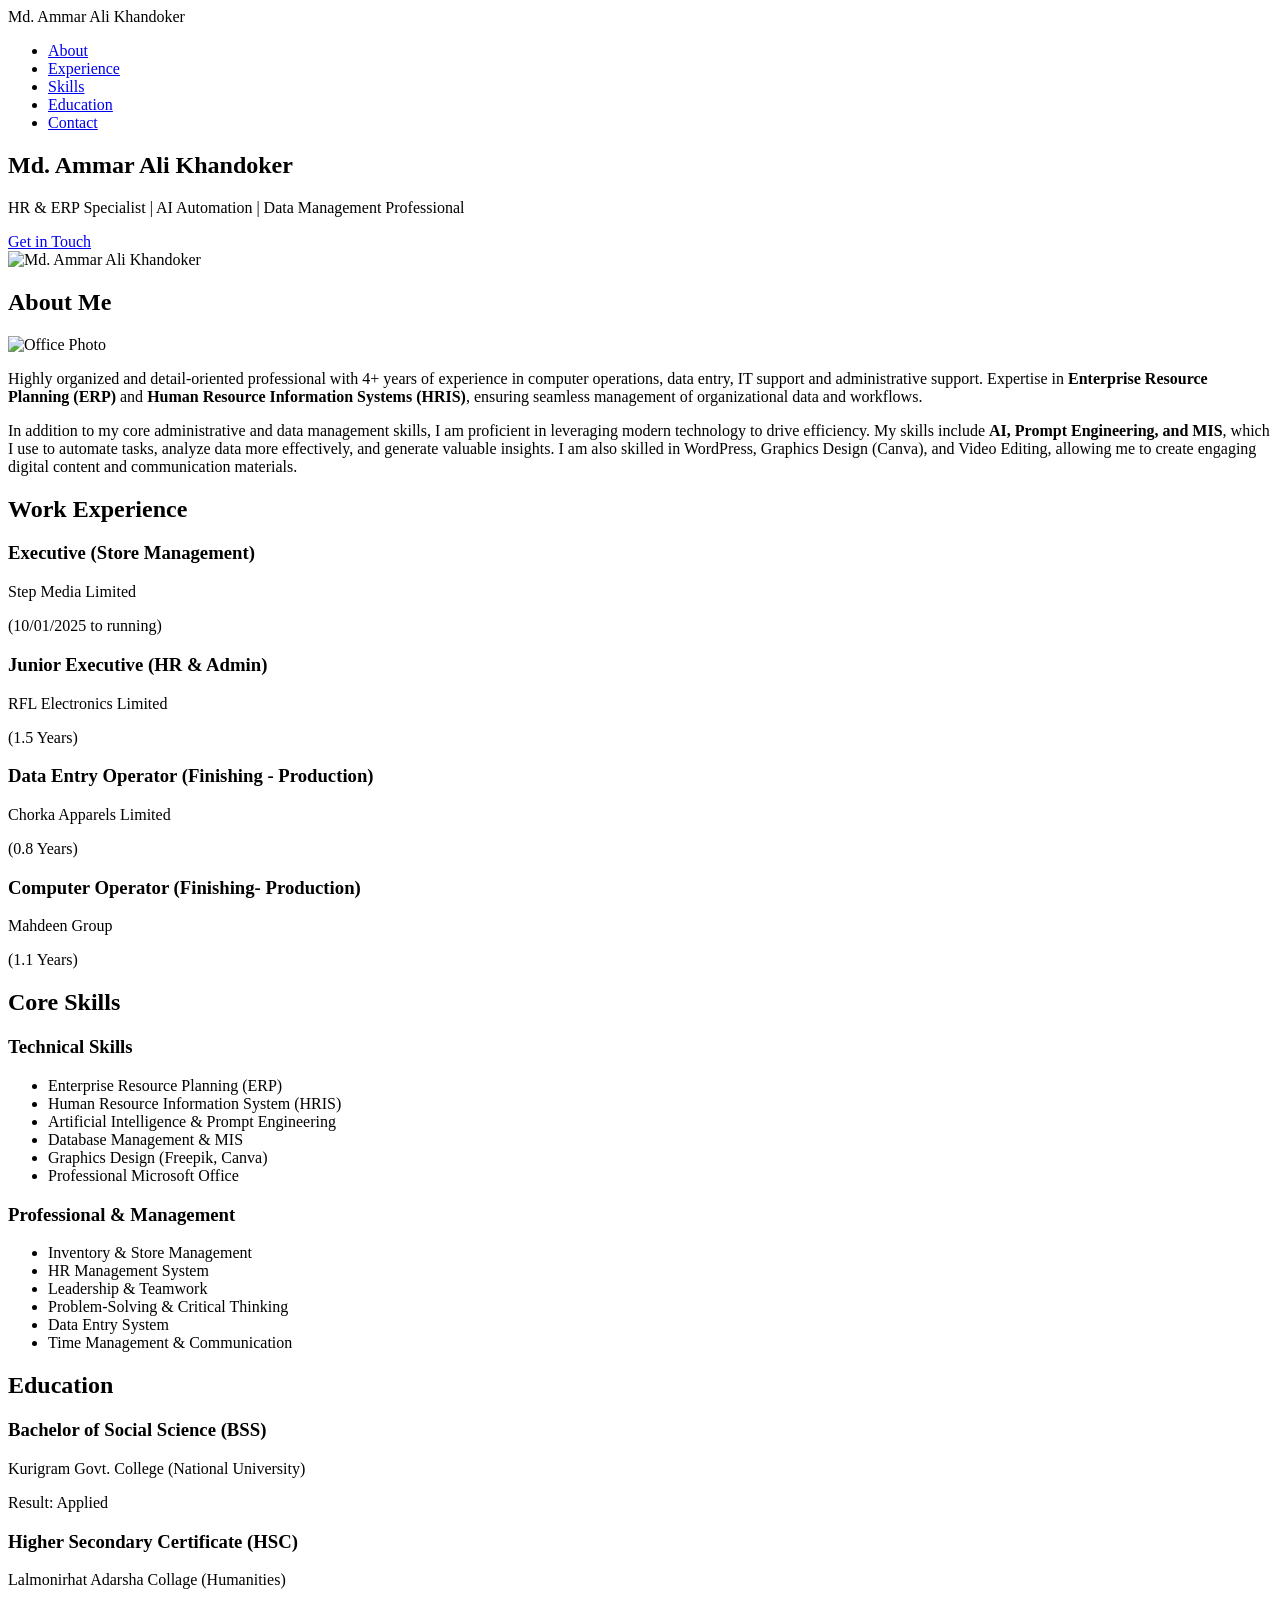
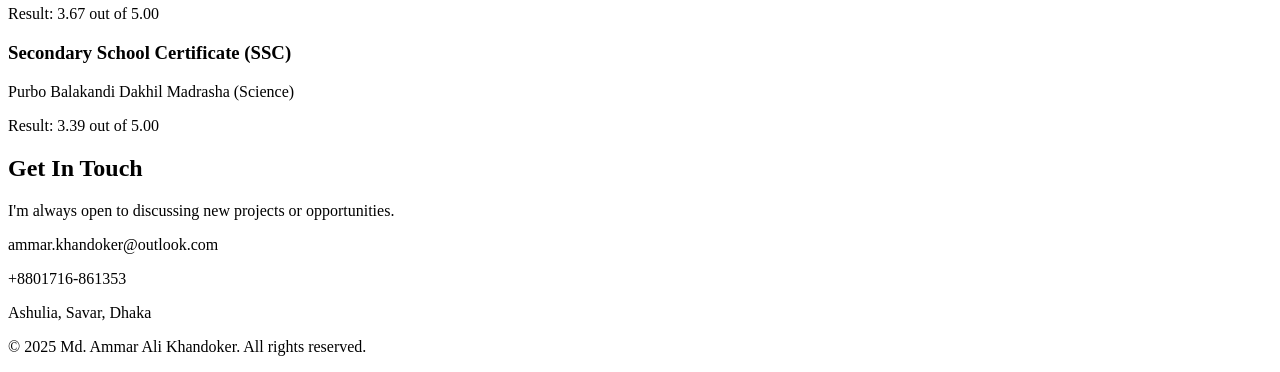
==== index.html @ 1e9abbf3 "Add initial portfolio HTML structure" ====
<!DOCTYPE html>
<html lang="en">
<head>
    <meta charset="UTF-8">
    <meta name="viewport" content="width=device-width, initial-scale=1.0">
    <title>Md. Ammar Ali Khandoker - Portfolio</title>
    <link rel="stylesheet" href="style.css">
    <link href="https://fonts.googleapis.com/css2?family=Inter:wght@400;600;700&display=swap" rel="stylesheet">
</head>
<body>

    <header>
        <nav>
            <div class="container">
                <div class="logo">Md. Ammar Ali Khandoker</div>
                <ul class="nav-links">
                    <li><a href="#about">About</a></li>
                    <li><a href="#experience">Experience</a></li>
                    <li><a href="#skills">Skills</a></li>
                    <li><a href="#education">Education</a></li>
                    <li><a href="#contact">Contact</a></li>
                </ul>
            </div>
        </nav>
    </header>

    <section class="hero">
        <div class="container hero-content">
            <div class="hero-text">
                <h1>Md. Ammar Ali Khandoker</h1>
                <p class="subtitle">HR & ERP Specialist | AI Automation | Data Management Professional</p>
                <a href="#contact" class="btn">Get in Touch</a>
            </div>
            <div class="hero-image">
                <img src="images/Passport Size.jpg" alt="Md. Ammar Ali Khandoker">
            </div>
        </div>
    </section>

    <section id="about" class="section">
        <div class="container">
            <h2 class="section-title">About Me</h2>
            <div class="about-content">
                <div class="about-image">
                     <img src="images/image_1737371101664.png" alt="Office Photo">
                </div>
                <div class="about-text">
                    <p>Highly organized and detail-oriented professional with 4+ years of experience in computer operations, data entry, IT support and administrative support. Expertise in <strong>Enterprise Resource Planning (ERP)</strong> and <strong>Human Resource Information Systems (HRIS)</strong>, ensuring seamless management of organizational data and workflows.</p>
                    <p>In addition to my core administrative and data management skills, I am proficient in leveraging modern technology to drive efficiency. My skills include <strong>AI, Prompt Engineering, and MIS</strong>, which I use to automate tasks, analyze data more effectively, and generate valuable insights. I am also skilled in WordPress, Graphics Design (Canva), and Video Editing, allowing me to create engaging digital content and communication materials.</p>
                </div>
            </div>
        </div>
    </section>

    <section id="experience" class="section bg-light">
        <div class="container">
            <h2 class="section-title">Work Experience</h2>
            <div class="timeline">
                <div class="timeline-item">
                    <div class="timeline-dot"></div>
                    <div class="timeline-content">
                        <h3>Executive (Store Management)</h3>
                        <p class="company">Step Media Limited</p>
                        <span class="date">(10/01/2025 to running)</span>
                    </div>
                </div>
                <div class="timeline-item">
                    <div class="timeline-dot"></div>
                    <div class="timeline-content">
                        <h3>Junior Executive (HR & Admin)</h3>
                        <p class="company">RFL Electronics Limited</p>
                        <span class="date">(1.5 Years)</span>
                    </div>
                </div>
                <div class="timeline-item">
                    <div class="timeline-dot"></div>
                    <div class="timeline-content">
                        <h3>Data Entry Operator (Finishing - Production)</h3>
                        <p class="company">Chorka Apparels Limited</p>
                        <span class="date">(0.8 Years)</span>
                    </div>
                </div>
                <div class="timeline-item">
                    <div class="timeline-dot"></div>
                    <div class="timeline-content">
                        <h3>Computer Operator (Finishing- Production)</h3>
                        <p class="company">Mahdeen Group</p>
                        <span class="date">(1.1 Years)</span>
                    </div>
                </div>
            </div>
        </div>
    </section>

    <section id="skills" class="section">
        <div class="container">
            <h2 class="section-title">Core Skills</h2>
            <div class="skills-grid">
                <div class="skill-category">
                    <h3>Technical Skills</h3>
                    <ul>
                        <li>Enterprise Resource Planning (ERP)</li>
                        <li>Human Resource Information System (HRIS)</li>
                        <li>Artificial Intelligence & Prompt Engineering</li>
                        <li>Database Management & MIS</li>
                        <li>Graphics Design (Freepik, Canva)</li>
                        <li>Professional Microsoft Office</li>
                    </ul>
                </div>
                <div class="skill-category">
                    <h3>Professional & Management</h3>
                    <ul>
                        <li>Inventory & Store Management</li>
                        <li>HR Management System</li>
                        <li>Leadership & Teamwork</li>
                        <li>Problem-Solving & Critical Thinking</li>
                        <li>Data Entry System</li>
                        <li>Time Management & Communication</li>
                    </ul>
                </div>
            </div>
        </div>
    </section>

    <section id="education" class="section bg-light">
        <div class="container">
            <h2 class="section-title">Education</h2>
            <div class="education-grid">
                <div class="education-card">
                    <h3>Bachelor of Social Science (BSS)</h3>
                    <p>Kurigram Govt. College (National University)</p>
                    <span>Result: Applied</span>
                </div>
                <div class="education-card">
                    <h3>Higher Secondary Certificate (HSC)</h3>
                    <p>Lalmonirhat Adarsha Collage (Humanities)</p>
                    <span>Result: 3.67 out of 5.00</span>
                </div>
                <div class="education-card">
                    <h3>Secondary School Certificate (SSC)</h3>
                    <p>Purbo Balakandi Dakhil Madrasha (Science)</p>
                    <span>Result: 3.39 out of 5.00</span>
                </div>
            </div>
        </div>
    </section>

    <section id="contact" class="section">
        <div class="container">
            <h2 class="section-title">Get In Touch</h2>
            <p class="contact-subtitle">I'm always open to discussing new projects or opportunities.</p>
            <div class="contact-info">
                <div class="contact-item">
                    <p>ammar.khandoker@outlook.com</p>
                </div>
                <div class="contact-item">
                    <p>+8801716-861353</p>
                </div>
                <div class="contact-item">
                    <p>Ashulia, Savar, Dhaka</p>
                </div>
            </div>
        </div>
    </section>

    <footer>
        <div class="container">
            <p>&copy; 2025 Md. Ammar Ali Khandoker. All rights reserved.</p>
        </div>
    </footer>

</body>
</html>
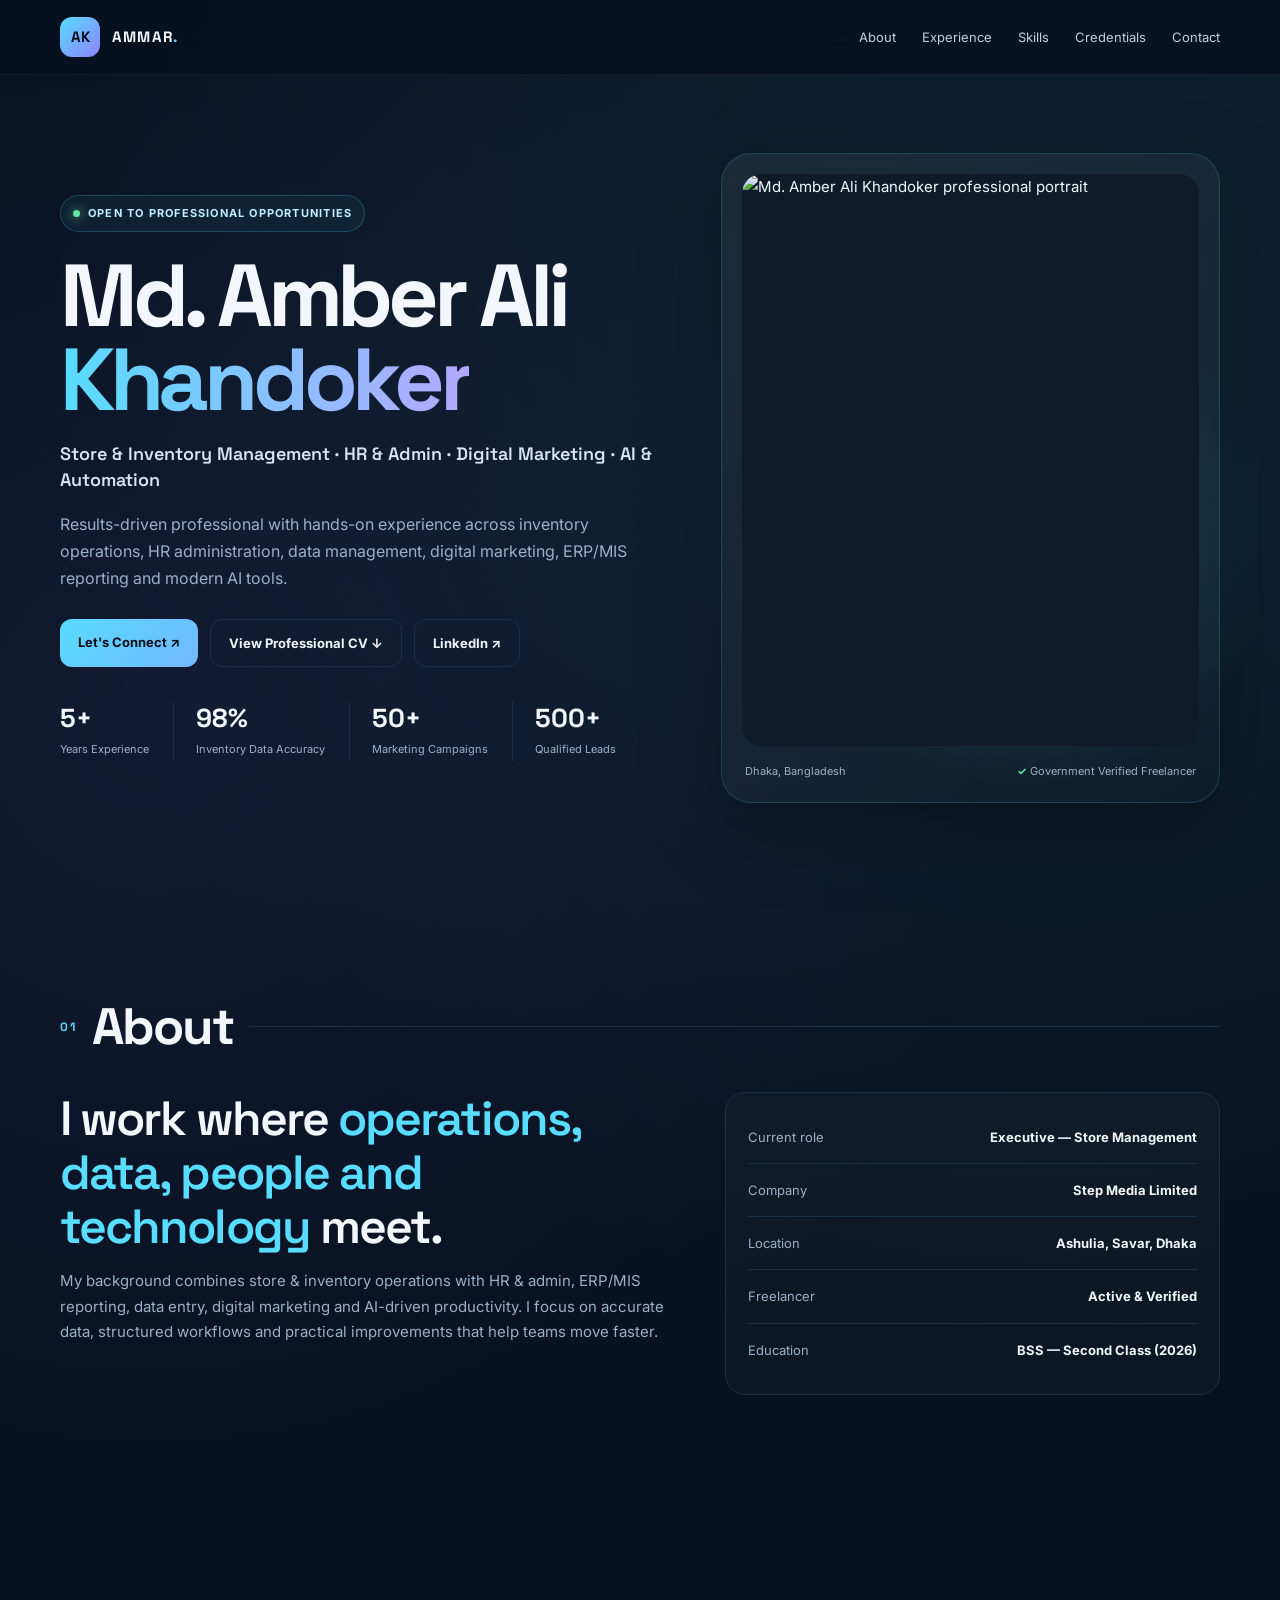
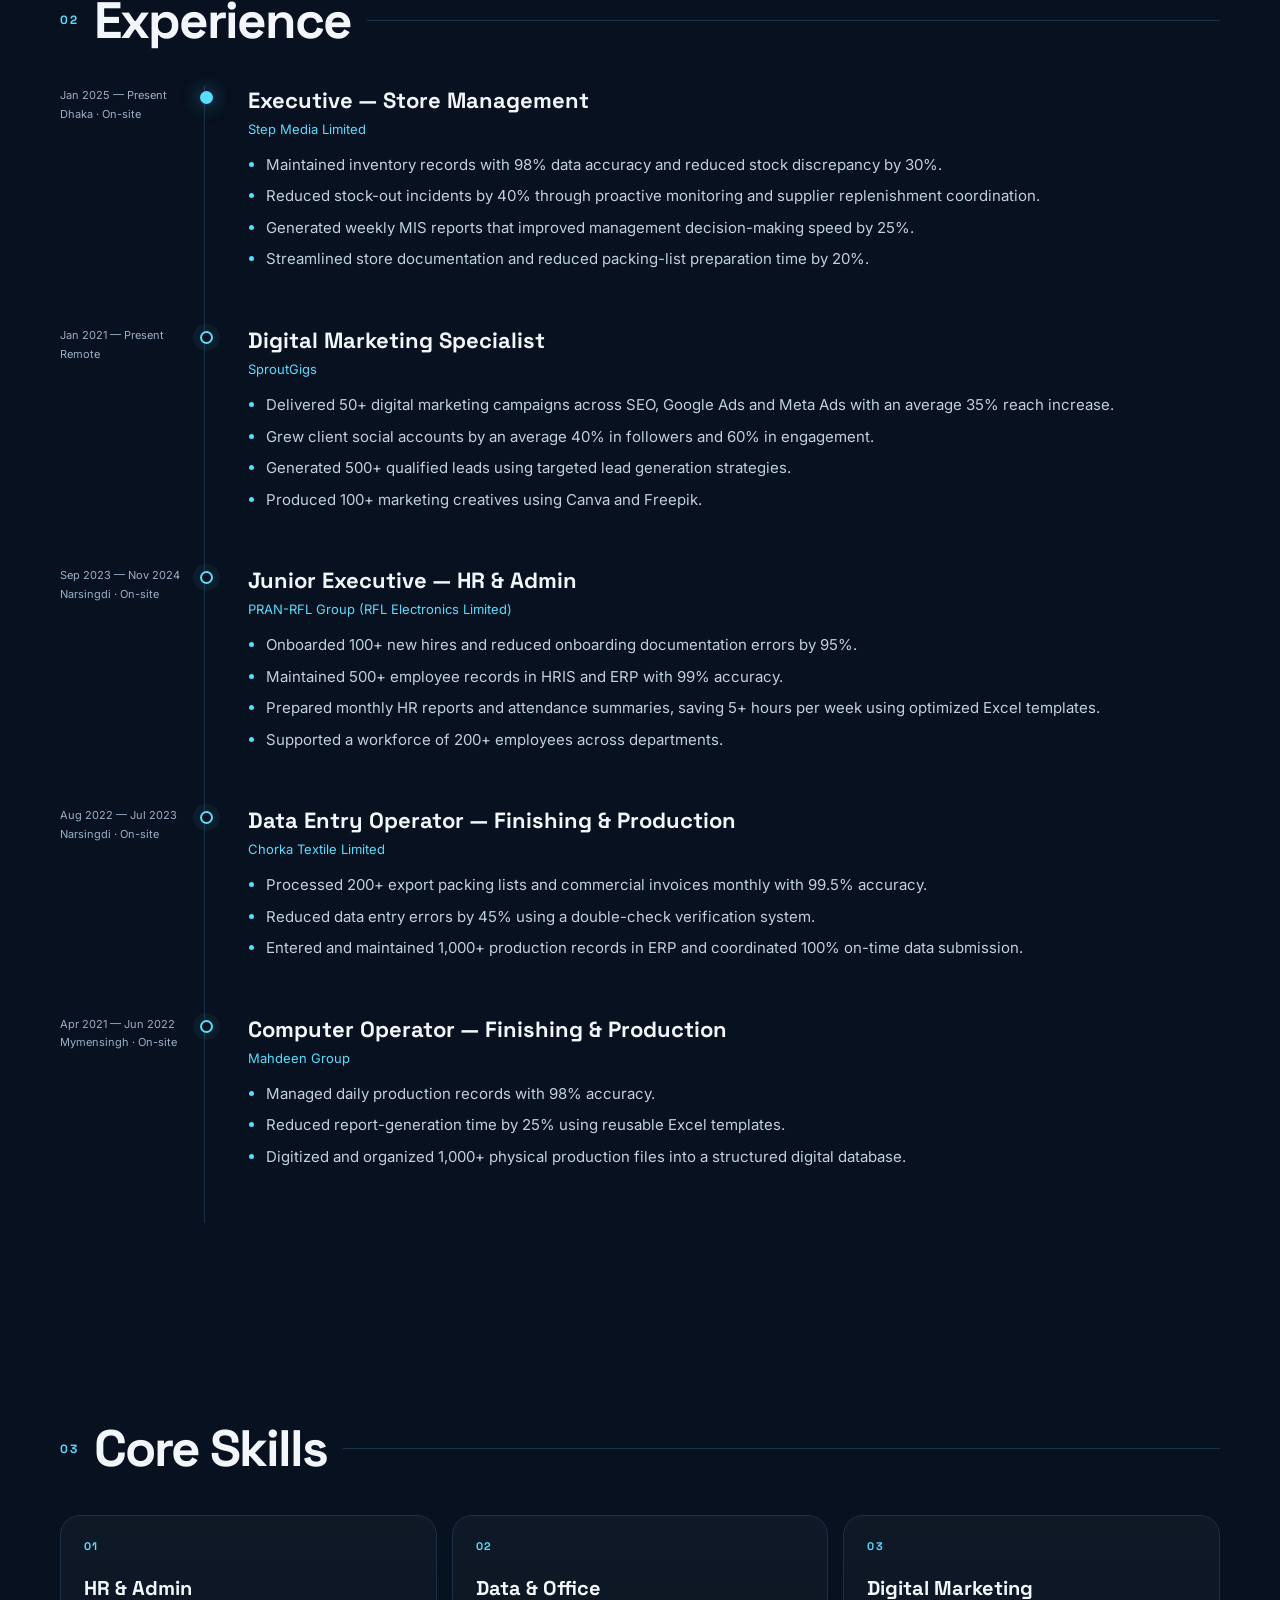
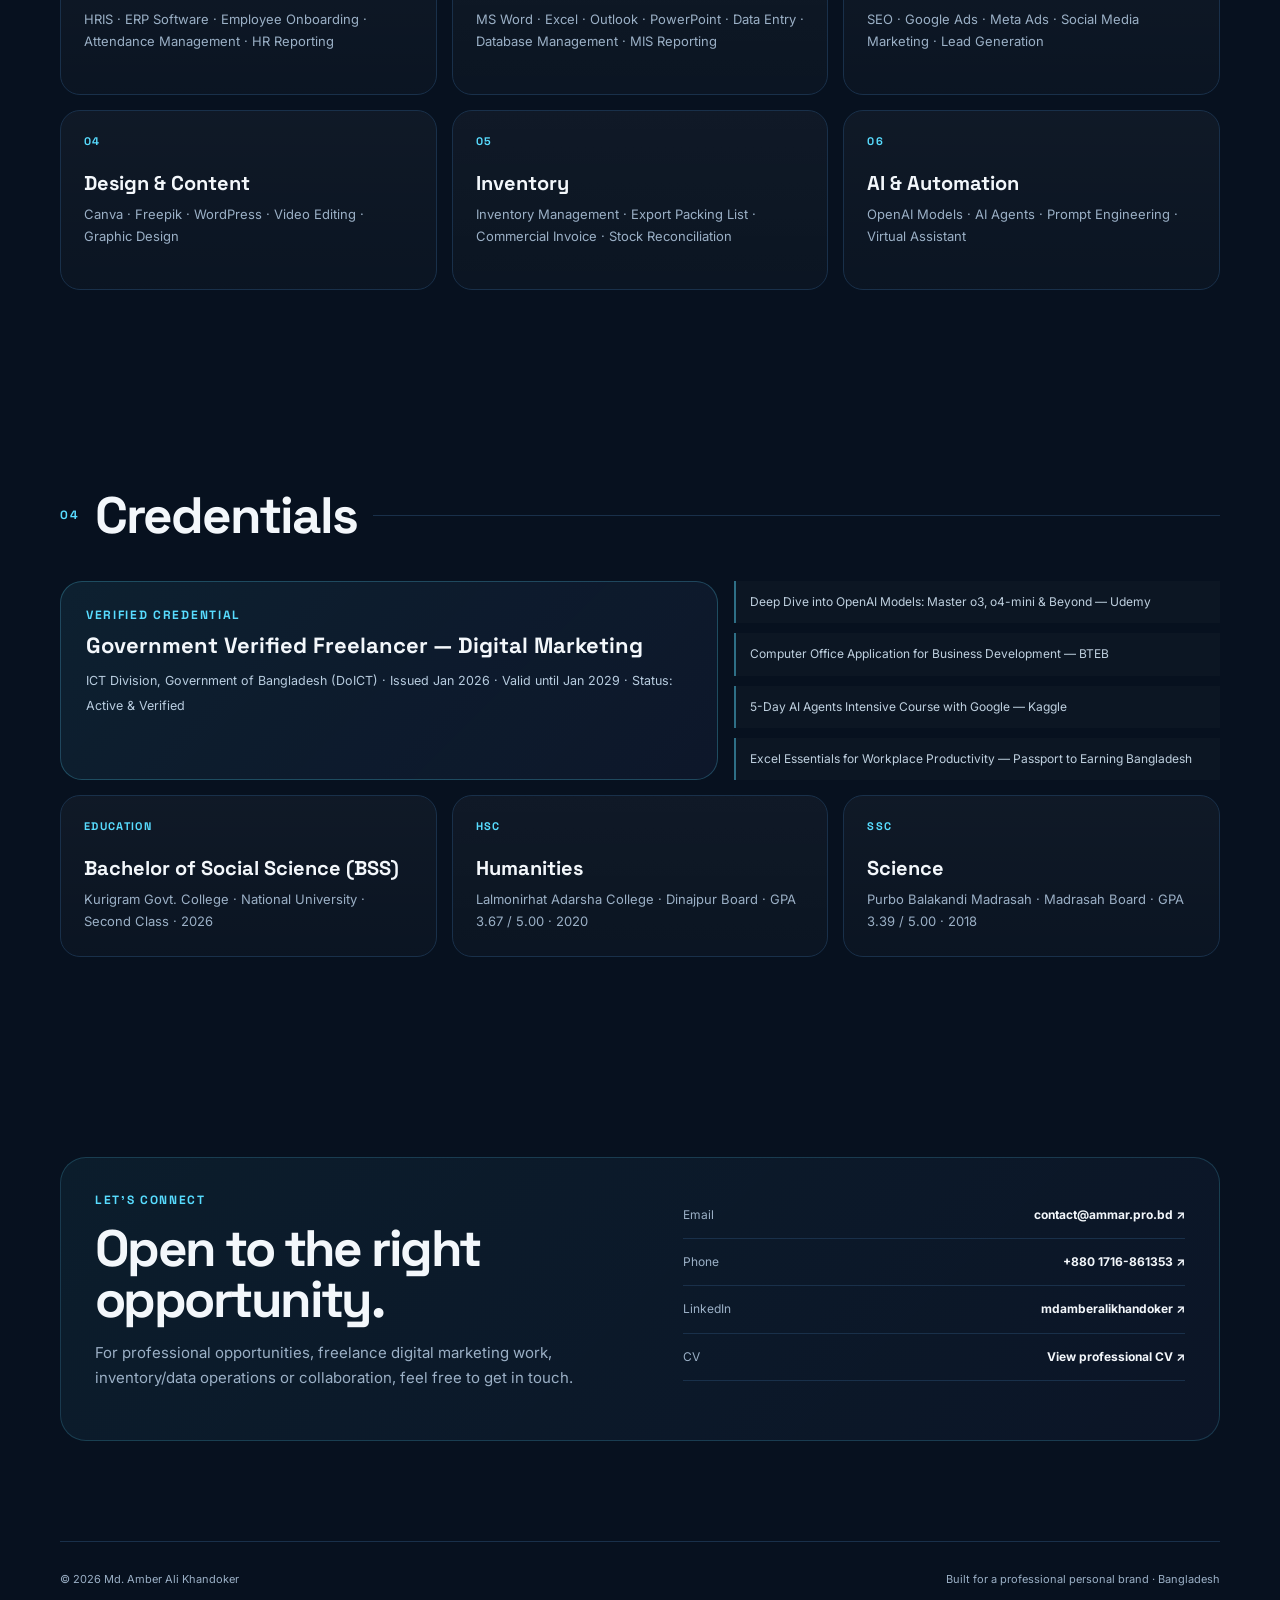
==== commit cc3051c3: "Build premium personal portfolio" ====
--- a/index.html
+++ b/index.html
@@ -1,173 +1,112 @@
-<!DOCTYPE html>
+<!doctype html>
 <html lang="en">
 <head>
-    <meta charset="UTF-8">
-    <meta name="viewport" content="width=device-width, initial-scale=1.0">
-    <title>Md. Ammar Ali Khandoker - Portfolio</title>
-    <link rel="stylesheet" href="style.css">
-    <link href="https://fonts.googleapis.com/css2?family=Inter:wght@400;600;700&display=swap" rel="stylesheet">
+<meta charset="utf-8">
+<meta name="viewport" content="width=device-width, initial-scale=1">
+<title>Md. Amber Ali Khandoker | Professional Portfolio</title>
+<meta name="description" content="Md. Amber Ali Khandoker — Store & Inventory Management, HR & Admin, Data Management, Digital Marketing, AI & Automation.">
+<meta name="theme-color" content="#07111f">
+<meta property="og:title" content="Md. Amber Ali Khandoker | Professional Portfolio">
+<meta property="og:description" content="Store & Inventory Management • HR & Admin • Data Management • Digital Marketing • AI & Automation">
+<meta property="og:type" content="website">
+<meta property="og:url" content="https://ammarkhandoker.com.bd/">
+<link rel="icon" href="https://raw.githubusercontent.com/Ammar-Khandoker-BD/ammar-khandoker.github.io/main/passport.png">
+<link rel="preconnect" href="https://fonts.googleapis.com">
+<link rel="preconnect" href="https://fonts.gstatic.com" crossorigin>
+<link href="https://fonts.googleapis.com/css2?family=Inter:wght@400;500;600;700;800&family=Space+Grotesk:wght@500;600;700&display=swap" rel="stylesheet">
+<style>
+:root{--bg:#07111f;--card:#0c1929;--card2:#0a1524;--line:#19304a;--text:#f3f7fb;--muted:#9bb0c6;--accent:#58dcff;--accent2:#8d83ff;--max:1160px}
+*{box-sizing:border-box}html{scroll-behavior:smooth}body{margin:0;background:radial-gradient(circle at 82% 7%,rgba(88,220,255,.09),transparent 22%),radial-gradient(circle at 12% 15%,rgba(141,131,255,.08),transparent 20%),var(--bg);color:var(--text);font:15px/1.7 Inter,system-ui,sans-serif}a{color:inherit;text-decoration:none}.wrap{width:min(var(--max),calc(100% - 36px));margin:auto}
+.header{position:sticky;top:0;z-index:20;background:rgba(7,17,31,.76);backdrop-filter:blur(16px);border-bottom:1px solid rgba(255,255,255,.05)}.nav{height:74px;display:flex;align-items:center;justify-content:space-between}.brand{display:flex;gap:12px;align-items:center;font-family:"Space Grotesk"}.logo{width:40px;height:40px;border-radius:12px;display:grid;place-items:center;background:linear-gradient(135deg,var(--accent),var(--accent2));color:#06101c;font-weight:800}.brand strong{letter-spacing:.08em}.brand span{color:var(--accent)}.links{display:flex;gap:26px;font-size:13px;color:#bfd0e1}.links a:hover{color:#fff}.menu{display:none;background:none;border:0;color:#fff;font-size:25px}
+.hero{min-height:calc(100vh - 74px);display:grid;grid-template-columns:1.1fr .9fr;gap:50px;align-items:center;padding:75px 0 95px}.eyebrow{display:inline-flex;align-items:center;gap:8px;padding:8px 12px;border:1px solid rgba(88,220,255,.22);border-radius:999px;background:rgba(88,220,255,.05);color:#bdefff;font-size:11px;font-weight:700;letter-spacing:.11em}.dot{width:7px;height:7px;background:#63e7a2;border-radius:50%;box-shadow:0 0 12px #63e7a2}.hero h1{font:700 clamp(50px,7vw,88px)/.96 "Space Grotesk";letter-spacing:-.06em;margin:22px 0 18px}.hero h1 span{background:linear-gradient(90deg,var(--accent),#b4a8ff);-webkit-background-clip:text;background-clip:text;color:transparent}.role{font:600 18px/1.45 "Space Grotesk";color:#d8e6f4;max-width:760px}.lead{color:var(--muted);font-size:16px;max-width:720px;margin-top:16px}.actions{display:flex;flex-wrap:wrap;gap:12px;margin-top:27px}.btn{padding:12px 18px;border-radius:12px;border:1px solid var(--line);font-weight:700;font-size:13px;transition:.2s}.primary{background:linear-gradient(135deg,var(--accent),#73b7ff);color:#06101b;border:none}.btn:hover{transform:translateY(-2px)}.stats{display:flex;flex-wrap:wrap;gap:14px;margin-top:34px}.stat{padding-right:24px;margin-right:8px;border-right:1px solid var(--line)}.stat:last-child{border-right:0}.stat b{display:block;font:700 26px "Space Grotesk"}.stat small{color:var(--muted);font-size:11px}.photo-card{position:relative;padding:20px;border:1px solid rgba(88,220,255,.16);border-radius:30px;background:linear-gradient(145deg,rgba(255,255,255,.06),rgba(255,255,255,.015));box-shadow:0 25px 80px rgba(0,0,0,.25)}.photo-card:before{content:"";position:absolute;inset:10% -8% -8% 16%;background:radial-gradient(circle,rgba(88,220,255,.16),transparent 64%);z-index:-1}.photo{aspect-ratio:4/5;border-radius:20px;overflow:hidden;background:#101b2a}.photo img{width:100%;height:100%;object-fit:cover;display:block}.photo-note{display:flex;justify-content:space-between;gap:12px;padding:16px 3px 2px;font-size:11px}.photo-note span{color:var(--muted)}.verified{color:#bdefff}.verified b{color:#63e7a2}
+section{padding:100px 0}.head{display:flex;align-items:center;gap:16px;margin-bottom:40px}.num{color:var(--accent);font:700 12px "Space Grotesk";letter-spacing:.14em}.head h2{font:700 clamp(32px,4vw,52px)/1 "Space Grotesk";letter-spacing:-.04em;margin:0}.rule{flex:1;height:1px;background:var(--line)}
+.about{display:grid;grid-template-columns:1.1fr .9fr;gap:60px}.about .big{font:600 clamp(28px,4vw,48px)/1.12 "Space Grotesk";letter-spacing:-.04em;margin:0}.about em{font-style:normal;color:var(--accent)}.muted{color:var(--muted)}.info{border:1px solid var(--line);border-radius:20px;padding:18px 22px;background:rgba(255,255,255,.025)}.row{display:flex;justify-content:space-between;gap:16px;padding:15px 0;border-bottom:1px solid var(--line);font-size:13px}.row:last-child{border-bottom:0}.row span{color:var(--muted)}.row strong{text-align:right}
+.timeline{position:relative}.timeline:before{content:"";position:absolute;left:144px;top:0;bottom:0;width:1px;background:var(--line)}.item{display:grid;grid-template-columns:150px 1fr;gap:38px;position:relative;padding:0 0 48px}.item:before{content:"";position:absolute;left:140px;top:5px;width:9px;height:9px;border-radius:50%;background:var(--bg);border:2px solid var(--accent);box-shadow:0 0 0 7px rgba(88,220,255,.05)}.item.current:before{background:var(--accent);box-shadow:0 0 18px rgba(88,220,255,.55)}.meta{font-size:11px;color:var(--muted)}.content h3{font:700 22px "Space Grotesk";margin:0}.company{color:var(--accent);font-size:13px;margin:4px 0 12px}.content ul{margin:0;padding-left:18px;color:#bfd0df}.content li{margin:6px 0}.content li::marker{color:var(--accent)}
+.grid{display:grid;grid-template-columns:repeat(3,1fr);gap:15px}.card{padding:23px;border:1px solid var(--line);border-radius:20px;background:linear-gradient(180deg,rgba(255,255,255,.035),rgba(255,255,255,.015));min-height:180px}.card .tag{color:var(--accent);font:700 11px "Space Grotesk";letter-spacing:.12em}.card h3{font:700 20px "Space Grotesk";margin:22px 0 7px}.card p{margin:0;color:var(--muted);font-size:13px}
+.credentials{display:grid;grid-template-columns:1.15fr .85fr;gap:16px}.cert{padding:25px;border-radius:22px;border:1px solid rgba(88,220,255,.24);background:linear-gradient(135deg,rgba(88,220,255,.08),rgba(141,131,255,.05))}.cert h3{font:700 22px "Space Grotesk";margin:8px 0}.cert small{color:#b9cde0}.stack{display:flex;flex-direction:column;gap:10px}.pill{padding:11px 14px;border-left:2px solid rgba(88,220,255,.45);background:rgba(255,255,255,.02);font-size:12px;color:#bfd0df}.edu{display:grid;grid-template-columns:repeat(3,1fr);gap:15px;margin-top:15px}.edu .card{min-height:150px}
+.contact{display:grid;grid-template-columns:1fr .9fr;gap:30px;padding:34px;border:1px solid rgba(88,220,255,.18);border-radius:26px;background:linear-gradient(135deg,rgba(88,220,255,.06),rgba(141,131,255,.04))}.contact h2{font:700 clamp(34px,4vw,56px)/1 "Space Grotesk";letter-spacing:-.05em;margin:15px 0}.contact-links{display:flex;flex-direction:column}.contact-links a{display:flex;justify-content:space-between;gap:12px;padding:13px 0;border-bottom:1px solid var(--line);font-size:12px}.contact-links span{color:var(--muted)}footer{padding:28px 0 45px;border-top:1px solid var(--line);display:flex;justify-content:space-between;gap:20px;color:var(--muted);font-size:11px}
+.reveal{opacity:0;transform:translateY(16px);transition:opacity .7s ease,transform .7s ease}.reveal.show{opacity:1;transform:none}
+@media(max-width:900px){.hero,.about,.contact,.credentials{grid-template-columns:1fr}.hero{padding-top:55px}.photo-card{max-width:520px;margin:auto}.grid,.edu{grid-template-columns:repeat(2,1fr)}}
+@media(max-width:720px){.wrap{width:min(var(--max),calc(100% - 28px))}.links{display:none}.menu{display:block}.hero h1{font-size:57px}.grid,.edu{grid-template-columns:1fr}.timeline:before{display:none}.item{display:block}.item:before{display:none}.meta{margin-bottom:7px}.stats{gap:18px}.stat{border-right:0;padding-right:0;margin-right:0}.actions{flex-direction:column;align-items:flex-start}section{padding:78px 0}footer{flex-direction:column}}
+@media(prefers-reduced-motion:reduce){html{scroll-behavior:auto}.reveal{opacity:1;transform:none;transition:none}}
+</style>
+<script type="application/ld+json">
+{"@context":"https://schema.org","@type":"Person","name":"Md. Amber Ali Khandoker","url":"https://ammarkhandoker.com.bd/","email":"mailto:contact@ammar.pro.bd","jobTitle":"Executive — Store Management","sameAs":["https://www.linkedin.com/in/mdamberalikhandoker"],"knowsAbout":["Inventory Management","HR & Admin","ERP","HRIS","MIS Reporting","Excel","Digital Marketing","AI & Automation"]}
+</script>
 </head>
 <body>
+<header class="header"><div class="wrap nav">
+<a class="brand" href="#top"><div class="logo">AK</div><strong>AMMAR<span>.</span></strong></a>
+<nav class="links"><a href="#about">About</a><a href="#experience">Experience</a><a href="#skills">Skills</a><a href="#credentials">Credentials</a><a href="#contact">Contact</a></nav>
+<button class="menu" aria-label="Open menu">☰</button>
+</div></header>
 
-    <header>
-        <nav>
-            <div class="container">
-                <div class="logo">Md. Ammar Ali Khandoker</div>
-                <ul class="nav-links">
-                    <li><a href="#about">About</a></li>
-                    <li><a href="#experience">Experience</a></li>
-                    <li><a href="#skills">Skills</a></li>
-                    <li><a href="#education">Education</a></li>
-                    <li><a href="#contact">Contact</a></li>
-                </ul>
-            </div>
-        </nav>
-    </header>
+<main id="top">
+<section class="wrap hero reveal">
+<div>
+<div class="eyebrow"><span class="dot"></span> OPEN TO PROFESSIONAL OPPORTUNITIES</div>
+<h1>Md. Amber Ali <span>Khandoker</span></h1>
+<p class="role">Store & Inventory Management · HR & Admin · Digital Marketing · AI & Automation</p>
+<p class="lead">Results-driven professional with hands-on experience across inventory operations, HR administration, data management, digital marketing, ERP/MIS reporting and modern AI tools.</p>
+<div class="actions"><a class="btn primary" href="#contact">Let's Connect ↗</a><a class="btn" href="cv.html">View Professional CV ↓</a><a class="btn" href="https://www.linkedin.com/in/mdamberalikhandoker" target="_blank" rel="noopener">LinkedIn ↗</a></div>
+<div class="stats"><div class="stat"><b>5+</b><small>Years Experience</small></div><div class="stat"><b>98%</b><small>Inventory Data Accuracy</small></div><div class="stat"><b>50+</b><small>Marketing Campaigns</small></div><div class="stat"><b>500+</b><small>Qualified Leads</small></div></div>
+</div>
+<div class="photo-card"><div class="photo"><img src="https://raw.githubusercontent.com/Ammar-Khandoker-BD/ammar-khandoker.github.io/main/passport.png" alt="Md. Amber Ali Khandoker professional portrait"></div><div class="photo-note"><span>Dhaka, Bangladesh</span><span class="verified"><b>✓</b> Government Verified Freelancer</span></div></div>
+</section>
 
-    <section class="hero">
-        <div class="container hero-content">
-            <div class="hero-text">
-                <h1>Md. Ammar Ali Khandoker</h1>
-                <p class="subtitle">HR & ERP Specialist | AI Automation | Data Management Professional</p>
-                <a href="#contact" class="btn">Get in Touch</a>
-            </div>
-            <div class="hero-image">
-                <img src="images/Passport Size.jpg" alt="Md. Ammar Ali Khandoker">
-            </div>
-        </div>
-    </section>
+<section id="about" class="wrap reveal">
+<div class="head"><span class="num">01</span><h2>About</h2><div class="rule"></div></div>
+<div class="about"><div><p class="big">I work where <em>operations, data, people and technology</em> meet.</p><p class="muted">My background combines store & inventory operations with HR & admin, ERP/MIS reporting, data entry, digital marketing and AI-driven productivity. I focus on accurate data, structured workflows and practical improvements that help teams move faster.</p></div>
+<div class="info"><div class="row"><span>Current role</span><strong>Executive — Store Management</strong></div><div class="row"><span>Company</span><strong>Step Media Limited</strong></div><div class="row"><span>Location</span><strong>Ashulia, Savar, Dhaka</strong></div><div class="row"><span>Freelancer</span><strong>Active & Verified</strong></div><div class="row"><span>Education</span><strong>BSS — Second Class (2026)</strong></div></div></div>
+</section>
 
-    <section id="about" class="section">
-        <div class="container">
-            <h2 class="section-title">About Me</h2>
-            <div class="about-content">
-                <div class="about-image">
-                     <img src="images/image_1737371101664.png" alt="Office Photo">
-                </div>
-                <div class="about-text">
-                    <p>Highly organized and detail-oriented professional with 4+ years of experience in computer operations, data entry, IT support and administrative support. Expertise in <strong>Enterprise Resource Planning (ERP)</strong> and <strong>Human Resource Information Systems (HRIS)</strong>, ensuring seamless management of organizational data and workflows.</p>
-                    <p>In addition to my core administrative and data management skills, I am proficient in leveraging modern technology to drive efficiency. My skills include <strong>AI, Prompt Engineering, and MIS</strong>, which I use to automate tasks, analyze data more effectively, and generate valuable insights. I am also skilled in WordPress, Graphics Design (Canva), and Video Editing, allowing me to create engaging digital content and communication materials.</p>
-                </div>
-            </div>
-        </div>
-    </section>
+<section id="experience" class="wrap reveal">
+<div class="head"><span class="num">02</span><h2>Experience</h2><div class="rule"></div></div>
+<div class="timeline">
+<article class="item current"><div class="meta">Jan 2025 — Present<br>Dhaka · On-site</div><div class="content"><h3>Executive — Store Management</h3><div class="company">Step Media Limited</div><ul><li>Maintained inventory records with 98% data accuracy and reduced stock discrepancy by 30%.</li><li>Reduced stock-out incidents by 40% through proactive monitoring and supplier replenishment coordination.</li><li>Generated weekly MIS reports that improved management decision-making speed by 25%.</li><li>Streamlined store documentation and reduced packing-list preparation time by 20%.</li></ul></div></article>
+<article class="item"><div class="meta">Jan 2021 — Present<br>Remote</div><div class="content"><h3>Digital Marketing Specialist</h3><div class="company">SproutGigs</div><ul><li>Delivered 50+ digital marketing campaigns across SEO, Google Ads and Meta Ads with an average 35% reach increase.</li><li>Grew client social accounts by an average 40% in followers and 60% in engagement.</li><li>Generated 500+ qualified leads using targeted lead generation strategies.</li><li>Produced 100+ marketing creatives using Canva and Freepik.</li></ul></div></article>
+<article class="item"><div class="meta">Sep 2023 — Nov 2024<br>Narsingdi · On-site</div><div class="content"><h3>Junior Executive — HR & Admin</h3><div class="company">PRAN-RFL Group (RFL Electronics Limited)</div><ul><li>Onboarded 100+ new hires and reduced onboarding documentation errors by 95%.</li><li>Maintained 500+ employee records in HRIS and ERP with 99% accuracy.</li><li>Prepared monthly HR reports and attendance summaries, saving 5+ hours per week using optimized Excel templates.</li><li>Supported a workforce of 200+ employees across departments.</li></ul></div></article>
+<article class="item"><div class="meta">Aug 2022 — Jul 2023<br>Narsingdi · On-site</div><div class="content"><h3>Data Entry Operator — Finishing & Production</h3><div class="company">Chorka Textile Limited</div><ul><li>Processed 200+ export packing lists and commercial invoices monthly with 99.5% accuracy.</li><li>Reduced data entry errors by 45% using a double-check verification system.</li><li>Entered and maintained 1,000+ production records in ERP and coordinated 100% on-time data submission.</li></ul></div></article>
+<article class="item"><div class="meta">Apr 2021 — Jun 2022<br>Mymensingh · On-site</div><div class="content"><h3>Computer Operator — Finishing & Production</h3><div class="company">Mahdeen Group</div><ul><li>Managed daily production records with 98% accuracy.</li><li>Reduced report-generation time by 25% using reusable Excel templates.</li><li>Digitized and organized 1,000+ physical production files into a structured digital database.</li></ul></div></article>
+</div>
+</section>
 
-    <section id="experience" class="section bg-light">
-        <div class="container">
-            <h2 class="section-title">Work Experience</h2>
-            <div class="timeline">
-                <div class="timeline-item">
-                    <div class="timeline-dot"></div>
-                    <div class="timeline-content">
-                        <h3>Executive (Store Management)</h3>
-                        <p class="company">Step Media Limited</p>
-                        <span class="date">(10/01/2025 to running)</span>
-                    </div>
-                </div>
-                <div class="timeline-item">
-                    <div class="timeline-dot"></div>
-                    <div class="timeline-content">
-                        <h3>Junior Executive (HR & Admin)</h3>
-                        <p class="company">RFL Electronics Limited</p>
-                        <span class="date">(1.5 Years)</span>
-                    </div>
-                </div>
-                <div class="timeline-item">
-                    <div class="timeline-dot"></div>
-                    <div class="timeline-content">
-                        <h3>Data Entry Operator (Finishing - Production)</h3>
-                        <p class="company">Chorka Apparels Limited</p>
-                        <span class="date">(0.8 Years)</span>
-                    </div>
-                </div>
-                <div class="timeline-item">
-                    <div class="timeline-dot"></div>
-                    <div class="timeline-content">
-                        <h3>Computer Operator (Finishing- Production)</h3>
-                        <p class="company">Mahdeen Group</p>
-                        <span class="date">(1.1 Years)</span>
-                    </div>
-                </div>
-            </div>
-        </div>
-    </section>
+<section id="skills" class="wrap reveal">
+<div class="head"><span class="num">03</span><h2>Core Skills</h2><div class="rule"></div></div>
+<div class="grid">
+<div class="card"><div class="tag">01</div><h3>HR & Admin</h3><p>HRIS · ERP Software · Employee Onboarding · Attendance Management · HR Reporting</p></div>
+<div class="card"><div class="tag">02</div><h3>Data & Office</h3><p>MS Word · Excel · Outlook · PowerPoint · Data Entry · Database Management · MIS Reporting</p></div>
+<div class="card"><div class="tag">03</div><h3>Digital Marketing</h3><p>SEO · Google Ads · Meta Ads · Social Media Marketing · Lead Generation</p></div>
+<div class="card"><div class="tag">04</div><h3>Design & Content</h3><p>Canva · Freepik · WordPress · Video Editing · Graphic Design</p></div>
+<div class="card"><div class="tag">05</div><h3>Inventory</h3><p>Inventory Management · Export Packing List · Commercial Invoice · Stock Reconciliation</p></div>
+<div class="card"><div class="tag">06</div><h3>AI & Automation</h3><p>OpenAI Models · AI Agents · Prompt Engineering · Virtual Assistant</p></div>
+</div>
+</section>
 
-    <section id="skills" class="section">
-        <div class="container">
-            <h2 class="section-title">Core Skills</h2>
-            <div class="skills-grid">
-                <div class="skill-category">
-                    <h3>Technical Skills</h3>
-                    <ul>
-                        <li>Enterprise Resource Planning (ERP)</li>
-                        <li>Human Resource Information System (HRIS)</li>
-                        <li>Artificial Intelligence & Prompt Engineering</li>
-                        <li>Database Management & MIS</li>
-                        <li>Graphics Design (Freepik, Canva)</li>
-                        <li>Professional Microsoft Office</li>
-                    </ul>
-                </div>
-                <div class="skill-category">
-                    <h3>Professional & Management</h3>
-                    <ul>
-                        <li>Inventory & Store Management</li>
-                        <li>HR Management System</li>
-                        <li>Leadership & Teamwork</li>
-                        <li>Problem-Solving & Critical Thinking</li>
-                        <li>Data Entry System</li>
-                        <li>Time Management & Communication</li>
-                    </ul>
-                </div>
-            </div>
-        </div>
-    </section>
+<section id="credentials" class="wrap reveal">
+<div class="head"><span class="num">04</span><h2>Credentials</h2><div class="rule"></div></div>
+<div class="credentials">
+<div class="cert"><div class="num">VERIFIED CREDENTIAL</div><h3>Government Verified Freelancer — Digital Marketing</h3><small>ICT Division, Government of Bangladesh (DoICT) · Issued Jan 2026 · Valid until Jan 2029 · Status: Active & Verified</small></div>
+<div class="stack"><div class="pill">Deep Dive into OpenAI Models: Master o3, o4-mini & Beyond — Udemy</div><div class="pill">Computer Office Application for Business Development — BTEB</div><div class="pill">5-Day AI Agents Intensive Course with Google — Kaggle</div><div class="pill">Excel Essentials for Workplace Productivity — Passport to Earning Bangladesh</div></div>
+</div>
+<div class="edu">
+<div class="card"><div class="tag">EDUCATION</div><h3>Bachelor of Social Science (BSS)</h3><p>Kurigram Govt. College · National University · Second Class · 2026</p></div>
+<div class="card"><div class="tag">HSC</div><h3>Humanities</h3><p>Lalmonirhat Adarsha College · Dinajpur Board · GPA 3.67 / 5.00 · 2020</p></div>
+<div class="card"><div class="tag">SSC</div><h3>Science</h3><p>Purbo Balakandi Madrasah · Madrasah Board · GPA 3.39 / 5.00 · 2018</p></div>
+</div>
+</section>
 
-    <section id="education" class="section bg-light">
-        <div class="container">
-            <h2 class="section-title">Education</h2>
-            <div class="education-grid">
-                <div class="education-card">
-                    <h3>Bachelor of Social Science (BSS)</h3>
-                    <p>Kurigram Govt. College (National University)</p>
-                    <span>Result: Applied</span>
-                </div>
-                <div class="education-card">
-                    <h3>Higher Secondary Certificate (HSC)</h3>
-                    <p>Lalmonirhat Adarsha Collage (Humanities)</p>
-                    <span>Result: 3.67 out of 5.00</span>
-                </div>
-                <div class="education-card">
-                    <h3>Secondary School Certificate (SSC)</h3>
-                    <p>Purbo Balakandi Dakhil Madrasha (Science)</p>
-                    <span>Result: 3.39 out of 5.00</span>
-                </div>
-            </div>
-        </div>
-    </section>
-
-    <section id="contact" class="section">
-        <div class="container">
-            <h2 class="section-title">Get In Touch</h2>
-            <p class="contact-subtitle">I'm always open to discussing new projects or opportunities.</p>
-            <div class="contact-info">
-                <div class="contact-item">
-                    <p>ammar.khandoker@outlook.com</p>
-                </div>
-                <div class="contact-item">
-                    <p>+8801716-861353</p>
-                </div>
-                <div class="contact-item">
-                    <p>Ashulia, Savar, Dhaka</p>
-                </div>
-            </div>
-        </div>
-    </section>
-
-    <footer>
-        <div class="container">
-            <p>&copy; 2025 Md. Ammar Ali Khandoker. All rights reserved.</p>
-        </div>
-    </footer>
-
+<section id="contact" class="wrap reveal">
+<div class="contact"><div><div class="num">LET'S CONNECT</div><h2>Open to the right opportunity.</h2><p class="muted">For professional opportunities, freelance digital marketing work, inventory/data operations or collaboration, feel free to get in touch.</p></div>
+<div class="contact-links"><a href="mailto:contact@ammar.pro.bd"><span>Email</span><strong>contact@ammar.pro.bd ↗</strong></a><a href="tel:+8801716861353"><span>Phone</span><strong>+880 1716-861353 ↗</strong></a><a href="https://www.linkedin.com/in/mdamberalikhandoker" target="_blank" rel="noopener"><span>LinkedIn</span><strong>mdamberalikhandoker ↗</strong></a><a href="https://ammarkhandoker.com.bd/cv.html"><span>CV</span><strong>View professional CV ↗</strong></a></div></div>
+</section>
+</main>
+<footer class="wrap"><span>© <span id="y"></span> Md. Amber Ali Khandoker</span><span>Built for a professional personal brand · Bangladesh</span></footer>
+<script>
+const menu=document.querySelector('.menu'), links=document.querySelector('.links');
+menu?.addEventListener('click',()=>{links.style.display=links.style.display==='flex'?'':'flex';links.style.flexDirection='column';links.style.position='absolute';links.style.top='74px';links.style.right='14px';links.style.left='14px';links.style.padding='12px';links.style.background='rgba(7,17,31,.97)';links.style.border='1px solid var(--line)';links.style.borderRadius='16px'});
+document.getElementById('y').textContent=new Date().getFullYear();
+const obs=new IntersectionObserver(es=>es.forEach(e=>e.isIntersecting&&e.target.classList.add('show')),{threshold:.08});document.querySelectorAll('.reveal').forEach(x=>obs.observe(x));
+</script>
 </body>
-</html>
+</html>
